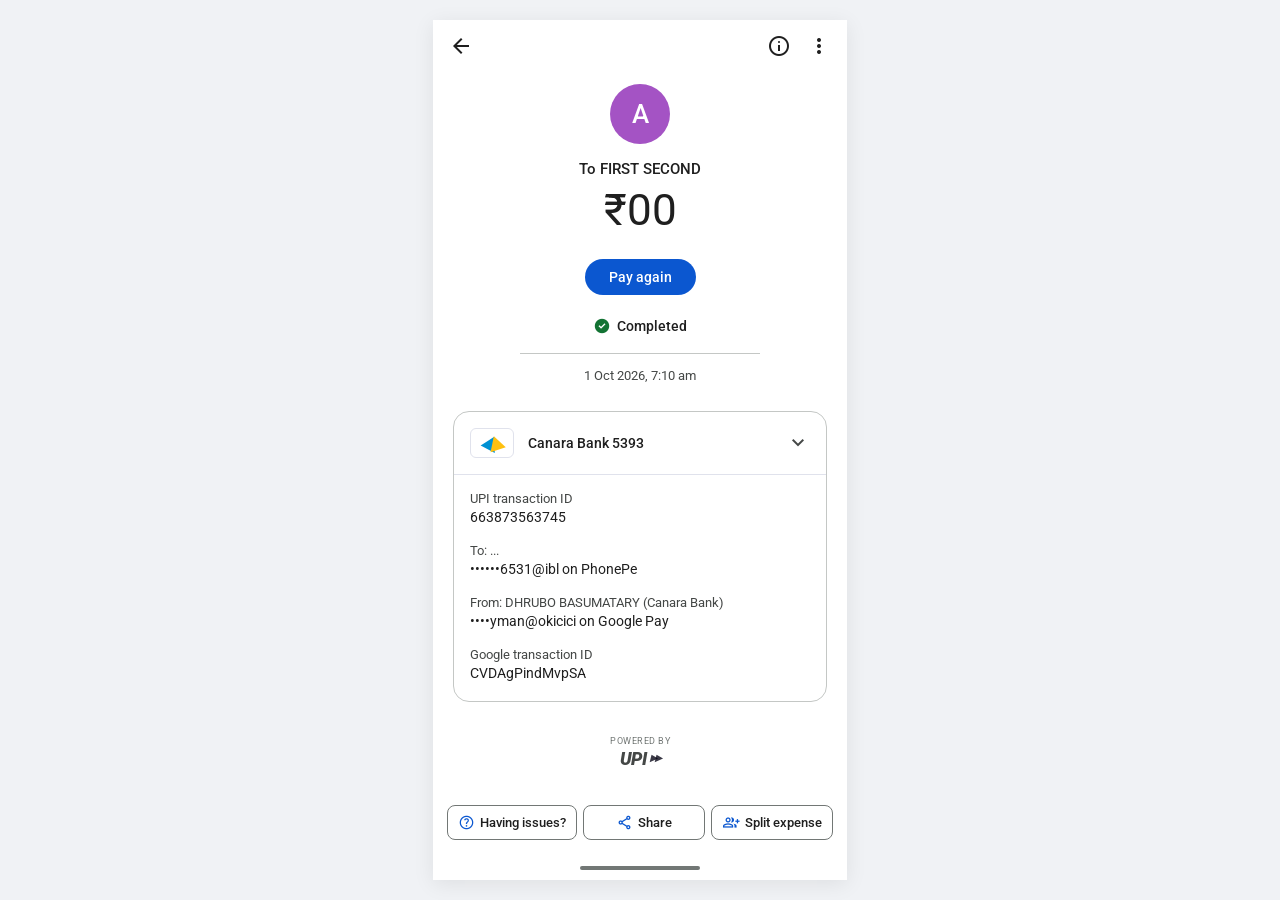
==== index.html @ c8f2ebf3 "inintial commit" ====
<!DOCTYPE html>
<html lang="en">
<head>
  <meta charset="UTF-8" />
  <meta name="viewport" content="width=device-width, initial-scale=1.0" />
  <title>Payment Receipt</title>
  <!-- Google Fonts: Roboto & Material Symbols -->
  <link rel="preconnect" href="https://fonts.googleapis.com">
  <link rel="preconnect" href="https://fonts.gstatic.com" crossorigin>
  <link href="https://fonts.googleapis.com/css2?family=Roboto:wght@400;500;600;700&display=swap" rel="stylesheet">
  <link rel="stylesheet" href="https://fonts.googleapis.com/css2?family=Material+Symbols+Outlined:opsz,wght,FILL,GRAD@24,400,0,0" />
  <link rel="stylesheet" href="style.css">


</head>
<body>

  <div class="mobile-container">

    <!-- Top Navigation Bar -->
    <div class="app-bar" onclick="window.location.href='second/about.html'">
      <button class="icon-btn" aria-label="Back">
        <span class="material-symbols-outlined">arrow_back</span>
      </button>
      <div class="app-bar-actions">
        <button class="icon-btn" aria-label="Help">
          <span class="material-symbols-outlined">info</span>
        </button>
        <button class="icon-btn" aria-label="More options">
          <span class="material-symbols-outlined">more_vert</span>
        </button>
      </div>
    </div>

    <!-- Main Payment Receipt Summary -->
    <div class="content-area">
      <div class="avatar" contenteditable="true">A</div>
      <div class="recipient-text" contenteditable="true">To FIRST SECOND</div>
      <div class="amount" contenteditable="true">₹00</div>

      <button class="pay-again-btn">Pay again</button>

      <div class="status-badge">
        <span class="material-symbols-outlined status-icon">check_circle</span>
        <span>Completed</span>
      </div>

      <div class="status-divider"></div>
      <div class="timestamp" contenteditable="true">1 Oct 2026, 7:10 am</div>

      <!-- Bank & Transaction Details Card -->
      <div class="card">
        <div class="card-header">
          <div class="bank-brand">
            <div class="bank-logo">
              <span class="logo-triangle-blue"></span>
              <span class="logo-triangle-yellow"></span>
            </div>
            <div class="bank-name" contenteditable="true">Canara Bank 5393</div>
          </div>
          <span class="material-symbols-outlined" style="color: #444746;">keyboard_arrow_down</span>
        </div>

        <div class="card-divider"></div>

        <div class="detail-group">
          <div class="detail-label">UPI transaction ID</div>
          <div class="detail-value" contenteditable="true">663873563745</div>
        </div>

        <div class="detail-group">
          <div class="detail-label" contenteditable="true">To: ...</div>
          <div class="detail-value" contenteditable="true">••••••6531@ibl on PhonePe</div>
        </div>

        <div class="detail-group">
          <div class="detail-label" contenteditable="true">From: DHRUBO BASUMATARY (Canara Bank)</div>
          <div class="detail-value" contenteditable="true">••••yman@okicici on Google Pay</div>
        </div>

        <div class="detail-group">
          <div class="detail-label">Google transaction ID</div>
          <div class="detail-value" contenteditable="true">CVDAgPindMvpSA</div>
        </div>
      </div>

      <!-- UPI Branding -->
      <div class="upi-section">
        <span class="powered-by">POWERED BY</span>
        <span class="upi-logo">UPI</span>
      </div>
    </div>

    <!-- Bottom Actions -->
    <div class="bottom-chips"  onclick="window.location.href='second/about.html'">
      <button class="chip-btn">
        <span class="material-symbols-outlined">help</span>
        <span contenteditable="false">Having issues?</span>
      </button>
      <button class="chip-btn">
        <span class="material-symbols-outlined">share</span>
        <span contenteditable="false">Share</span>
      </button>
      <button class="chip-btn">
        <span class="material-symbols-outlined">group_add</span>
        <span contenteditable="false">Split expense</span>
      </button>
    </div>

    <div class="bottom-bar"></div>
  </div>

</body>
</html>
---- style.css ----
/* FROM HERE CSS FOR INDEX.HTML */
* {
    box-sizing: border-box;
    margin: 0;
    padding: 0;
    font-family: 'Roboto', sans-serif;
    -webkit-tap-highlight-color: transparent;
}

body {
    background-color: #f0f2f5;
    display: flex;
    justify-content: center;
    align-items: center;
    min-height: 100vh;
    color: #1f1f1f;
}

/* Mobile Container Frame */
.mobile-container {
    width: 100%;
    max-width: 414px;
    min-height: 800px;
    background-color: #ffffff;
    display: flex;
    flex-direction: column;
    position: relative;
    box-shadow: 0 4px 20px rgba(0, 0, 0, 0.08);
    overflow-y: auto;
}

/* Top App Bar */
.app-bar {
    display: flex;
    justify-content: space-between;
    align-items: center;
    padding: 14px 16px;
}

.app-bar-actions {
    display: flex;
    align-items: center;
    gap: 16px;
}

.icon-btn {
    background: none;
    border: none;
    cursor: pointer;
    color: #1f1f1f;
    display: flex;
    align-items: center;
    justify-content: center;
}

/* Main Details Section */
.content-area {
    display: flex;
    flex-direction: column;
    align-items: center;
    padding: 12px 20px 0;
    flex: 1;
}

.avatar {
    width: 60px;
    height: 60px;
    border-radius: 50%;
    background-color: #a453c4;
    color: #ffffff;
    font-size: 26px;
    font-weight: 500;
    display: flex;
    align-items: center;
    justify-content: center;
    margin-bottom: 16px;
}

.recipient-text {
    font-size: 15px;
    color: #1f1f1f;
    margin-bottom: 8px;
    font-weight: 500;
    outline: none;
}

.amount {
    font-size: 44px;
    font-weight: 400;
    color: #1f1f1f;
    line-height: 1.1;
    margin-bottom: 24px;
    outline: none;
}

.pay-again-btn {
    background-color: #0b57d0;
    color: #ffffff;
    border: none;
    border-radius: 24px;
    padding: 10px 24px;
    font-size: 14px;
    font-weight: 500;
    cursor: pointer;
    margin-bottom: 22px;
    outline: none;
}

.status-badge {
    display: flex;
    align-items: center;
    gap: 6px;
    font-size: 14px;
    color: #1f1f1f;
    font-weight: 500;
    margin-bottom: 8px;
}

.status-icon {
    color: #137333;
    font-size: 18px;
    font-variation-settings: 'FILL' 1;
}

.status-divider {
    width: 64%;
    height: 1px;
    background-color: #c4c7c5;
    margin: 10px 0 14px 0;
}

.timestamp {
    font-size: 13px;
    color: #444746;
    margin-bottom: 28px;
    outline: none;
}

/* Details Card */
.card {
    width: 100%;
    border: 1px solid #c4c7c5;
    border-radius: 16px;
    padding: 16px;
    background-color: #ffffff;
    margin-bottom: 24px;
}

.card-header {
    display: flex;
    align-items: center;
    justify-content: space-between;
    cursor: pointer;
}

.bank-brand {
    display: flex;
    align-items: center;
    gap: 14px;
}

/* Simulated Canara Bank Logo */
.bank-logo {
    width: 44px;
    height: 30px;
    border: 1px solid #e0e2ec;
    border-radius: 6px;
    display: flex;
    align-items: center;
    justify-content: center;
    position: relative;
    background-color: #ffffff;
}

.logo-triangle-blue {
    position: absolute;
    width: 0;
    height: 0;
    border-left: 8px solid transparent;
    border-right: 8px solid transparent;
    border-bottom: 14px solid #0091d3;
    transform: rotate(28deg);
    left: 12px;
}

.logo-triangle-yellow {
    position: absolute;
    width: 0;
    height: 0;
    border-left: 8px solid transparent;
    border-right: 8px solid transparent;
    border-bottom: 14px solid #fec010;
    transform: rotate(-18deg);
    left: 17px;
}

.bank-name {
    font-size: 14px;
    font-weight: 500;
    color: #1f1f1f;
    outline: none;
}

.card-divider {
    height: 1px;
    background-color: #e0e2ec;
    margin: 16px -16px;
}

/* Transaction Details */
.detail-group {
    margin-bottom: 18px;
}

.detail-group:last-child {
    margin-bottom: 4px;
}

.detail-label {
    font-size: 13px;
    color: #444746;
    margin-bottom: 3px;
    outline: none;
}

.detail-value {
    font-size: 13.5px;
    color: #1f1f1f;
    word-break: break-all;
    outline: none;
}

/* Powered by UPI Footer Logo */
.upi-section {
    display: flex;
    flex-direction: column;
    align-items: center;
    margin-top: 10px;
    margin-bottom: 24px;
}

.powered-by {
    font-size: 9px;
    letter-spacing: 0.5px;
    color: #727775;
    text-transform: uppercase;
    margin-bottom: 2px;
}

.upi-logo {
    font-weight: 900;
    font-style: italic;
    font-size: 18px;
    color: #444746;
    letter-spacing: -0.5px;
    display: flex;
    align-items: center;
}

.upi-logo::after {
    content: "▶▶";
    font-size: 9px;
    letter-spacing: -2px;
    margin-left: 4px;
    color: #020112c8;
}

/* Bottom Action Chips */
.bottom-chips {
    display: flex;
    justify-content: space-between;
    gap: 6px;
    padding: 12px 14px 20px;
    background-color: #ffffff;
}

.chip-btn {
    flex: 1;
    display: inline-flex;
    align-items: center;
    justify-content: center;
    gap: 5px;
    padding: 8px 10px;
    border-radius: 8px;
    border: 1px solid #727775;
    background-color: #ffffff;
    font-size: 12.5px;
    font-weight: 500;
    color: #1f1f1f;
    cursor: pointer;
    white-space: nowrap;
}

.chip-btn .material-symbols-outlined {
    font-size: 17px;
    color: #0b57d0;
}

/* Home Bar Handle */
.bottom-bar {
    height: 4px;
    width: 120px;
    background-color: #727775;
    border-radius: 2px;
    margin: 6px auto 10px;
}

/* Subtle indicator for editable areas */
[contenteditable="true"]:focus {
    outline: 1px dashed #0b57d0;
    border-radius: 3px;
}
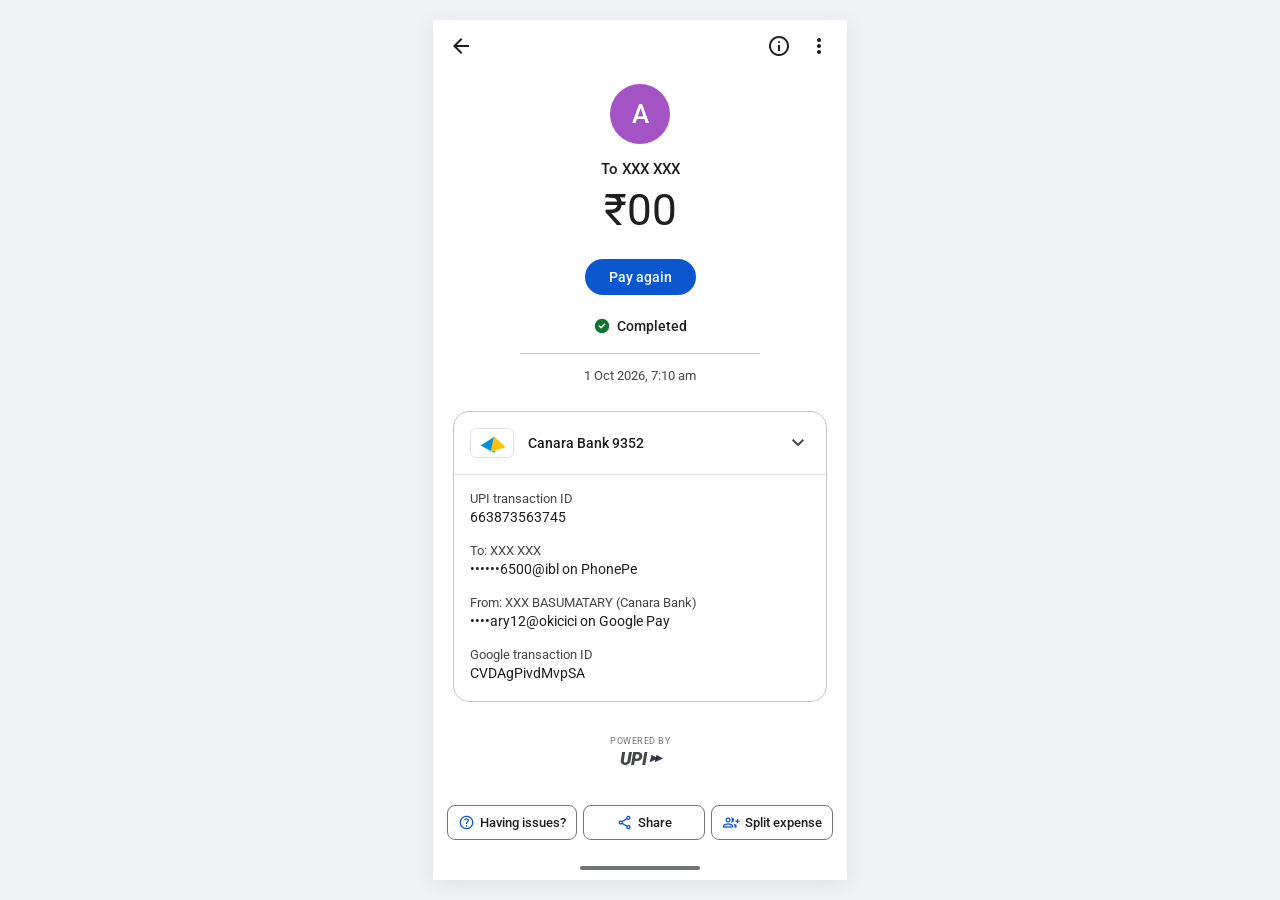
==== commit 6ff38c5d: "THE DEFAULT NAMES TO XXX XXX" ====
--- a/index.html
+++ b/index.html
@@ -35,7 +35,7 @@
     <!-- Main Payment Receipt Summary -->
     <div class="content-area">
       <div class="avatar" contenteditable="true">A</div>
-      <div class="recipient-text" contenteditable="true">To FIRST SECOND</div>
+      <div class="recipient-text" contenteditable="true">To XXX XXX</div>
       <div class="amount" contenteditable="true">₹00</div>
 
       <button class="pay-again-btn">Pay again</button>
@@ -56,7 +56,7 @@
               <span class="logo-triangle-blue"></span>
               <span class="logo-triangle-yellow"></span>
             </div>
-            <div class="bank-name" contenteditable="true">Canara Bank 5393</div>
+            <div class="bank-name" contenteditable="true">Canara Bank 9352</div>
           </div>
           <span class="material-symbols-outlined" style="color: #444746;">keyboard_arrow_down</span>
         </div>
@@ -69,18 +69,18 @@
         </div>
 
         <div class="detail-group">
-          <div class="detail-label" contenteditable="true">To: ...</div>
-          <div class="detail-value" contenteditable="true">••••••6531@ibl on PhonePe</div>
+          <div class="detail-label" contenteditable="true">To: XXX XXX</div>
+          <div class="detail-value" contenteditable="true">••••••6500@ibl on PhonePe</div>
         </div>
 
         <div class="detail-group">
-          <div class="detail-label" contenteditable="true">From: DHRUBO BASUMATARY (Canara Bank)</div>
-          <div class="detail-value" contenteditable="true">••••yman@okicici on Google Pay</div>
+          <div class="detail-label" contenteditable="true">From: XXX BASUMATARY (Canara Bank)</div>
+          <div class="detail-value" contenteditable="true">••••ary12@okicici on Google Pay</div>
         </div>
 
         <div class="detail-group">
           <div class="detail-label">Google transaction ID</div>
-          <div class="detail-value" contenteditable="true">CVDAgPindMvpSA</div>
+          <div class="detail-value" contenteditable="true">CVDAgPivdMvpSA</div>
         </div>
       </div>
 
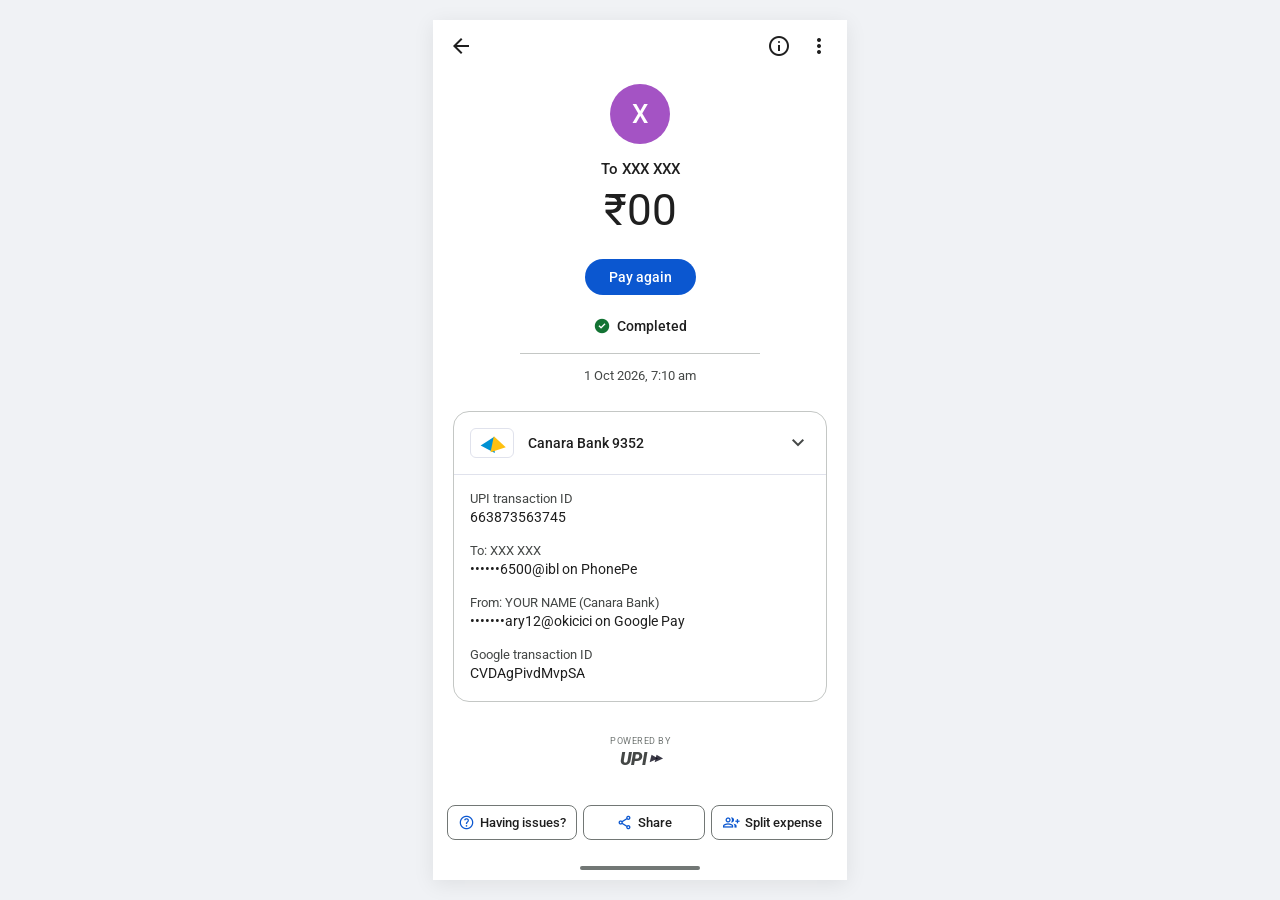
==== commit 9b77b630: "NOW GOOD" ====
--- a/index.html
+++ b/index.html
@@ -34,7 +34,7 @@
 
     <!-- Main Payment Receipt Summary -->
     <div class="content-area">
-      <div class="avatar" contenteditable="true">A</div>
+      <div class="avatar" contenteditable="true">X</div>
       <div class="recipient-text" contenteditable="true">To XXX XXX</div>
       <div class="amount" contenteditable="true">₹00</div>
 
@@ -74,8 +74,8 @@
         </div>
 
         <div class="detail-group">
-          <div class="detail-label" contenteditable="true">From: XXX BASUMATARY (Canara Bank)</div>
-          <div class="detail-value" contenteditable="true">••••ary12@okicici on Google Pay</div>
+          <div class="detail-label" contenteditable="true">From: YOUR NAME (Canara Bank)</div>
+          <div class="detail-value" contenteditable="true">•••••••ary12@okicici on Google Pay</div>
         </div>
 
         <div class="detail-group">
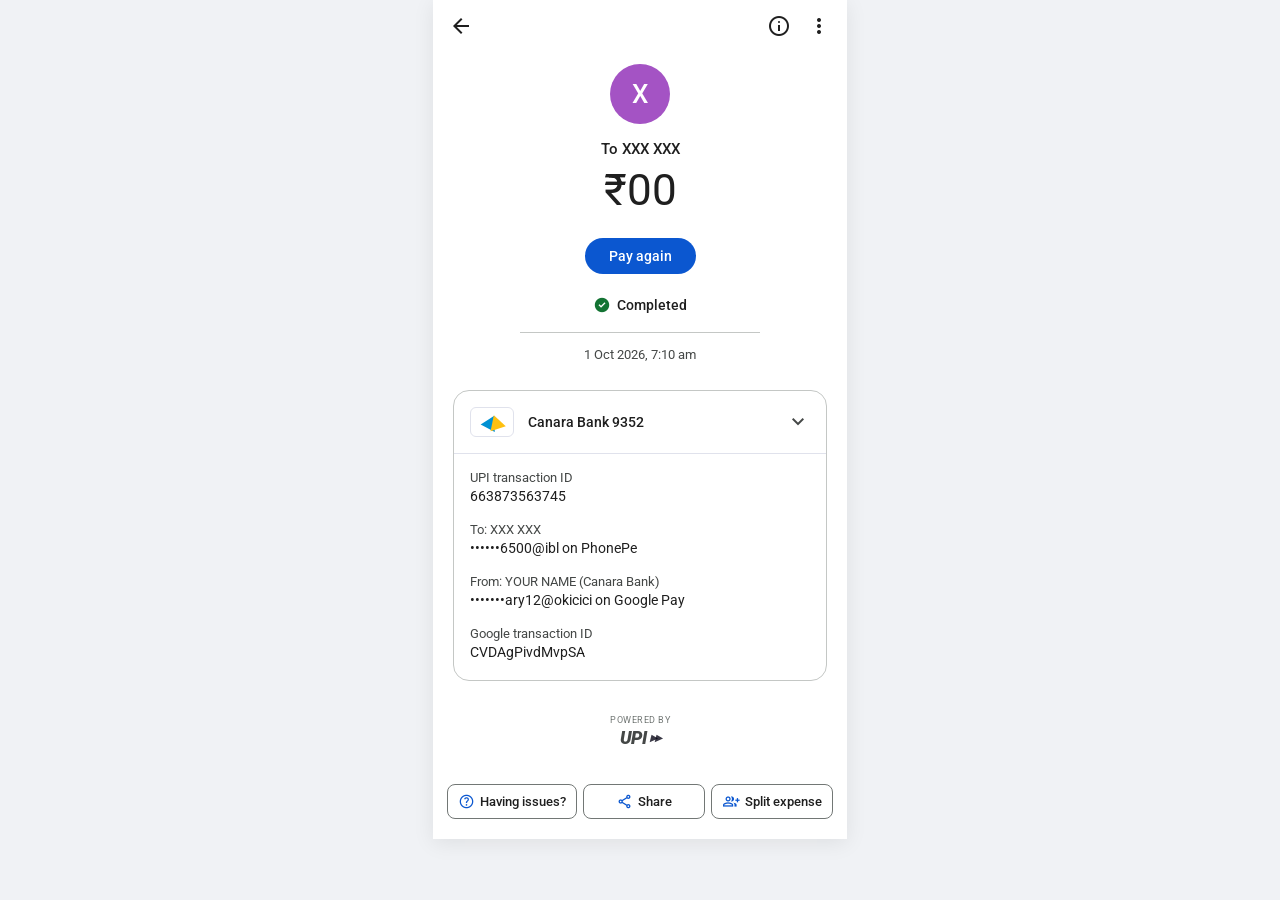
==== commit 96b4733f: "removed bottom bar and the body height changed from 100dvh to 100%" ====
--- a/index.html
+++ b/index.html
@@ -1,5 +1,6 @@
 <!DOCTYPE html>
 <html lang="en">
+
 <head>
   <meta charset="UTF-8" />
   <meta name="viewport" content="width=device-width, initial-scale=1.0" />
@@ -8,11 +9,13 @@
   <link rel="preconnect" href="https://fonts.googleapis.com">
   <link rel="preconnect" href="https://fonts.gstatic.com" crossorigin>
   <link href="https://fonts.googleapis.com/css2?family=Roboto:wght@400;500;600;700&display=swap" rel="stylesheet">
-  <link rel="stylesheet" href="https://fonts.googleapis.com/css2?family=Material+Symbols+Outlined:opsz,wght,FILL,GRAD@24,400,0,0" />
+  <link rel="stylesheet"
+    href="https://fonts.googleapis.com/css2?family=Material+Symbols+Outlined:opsz,wght,FILL,GRAD@24,400,0,0" />
   <link rel="stylesheet" href="style.css">
 
 
 </head>
+
 <body>
 
   <div class="mobile-container">
@@ -92,7 +95,7 @@
     </div>
 
     <!-- Bottom Actions -->
-    <div class="bottom-chips"  onclick="window.location.href='second/about.html'">
+    <div class="bottom-chips" onclick="window.location.href='second/about.html'">
       <button class="chip-btn">
         <span class="material-symbols-outlined">help</span>
         <span contenteditable="false">Having issues?</span>
@@ -107,8 +110,9 @@
       </button>
     </div>
 
-    <div class="bottom-bar"></div>
+    <!-- <div class="bottom-bar"></div> -->
   </div>
 
 </body>
+
 </html>
--- a/style.css
+++ b/style.css
@@ -12,7 +12,7 @@
     display: flex;
     justify-content: center;
     align-items: center;
-    min-height: 100vh;
+    min-height: 100%;
     color: #1f1f1f;
 }
 
